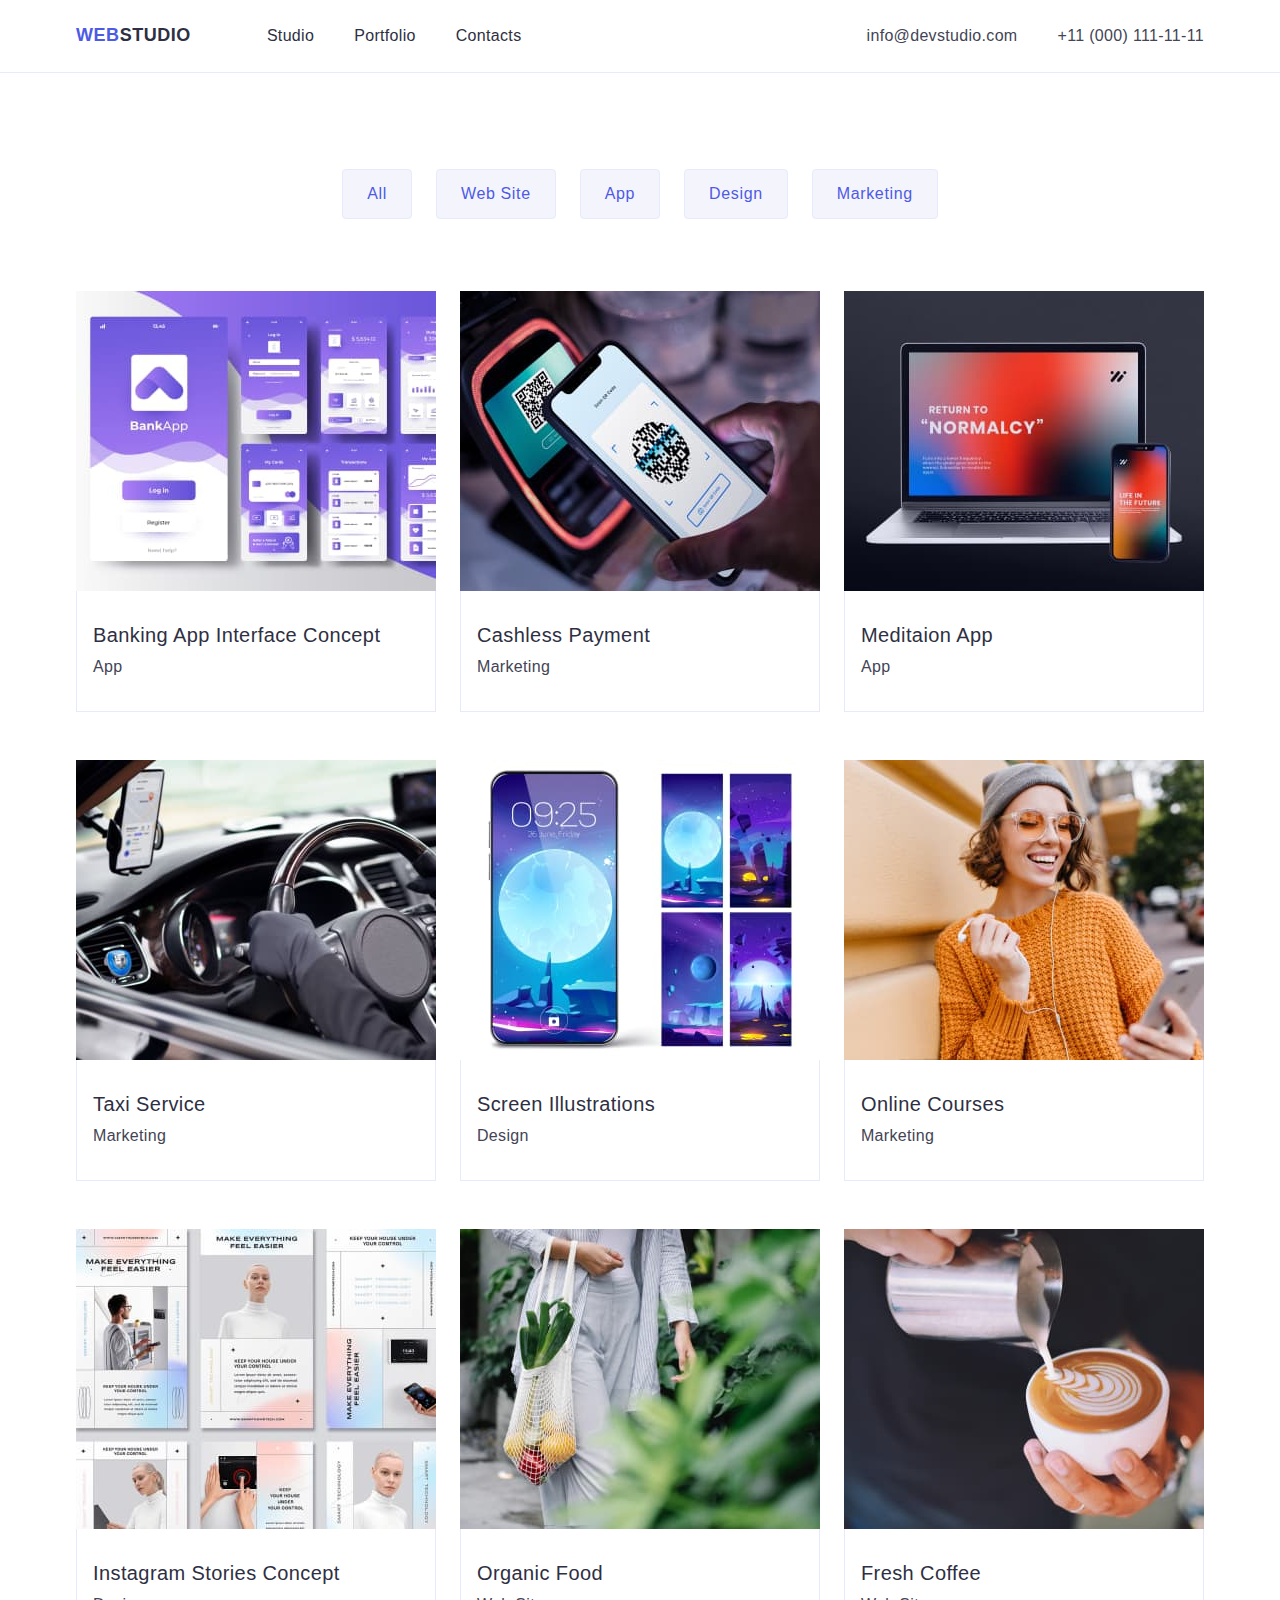
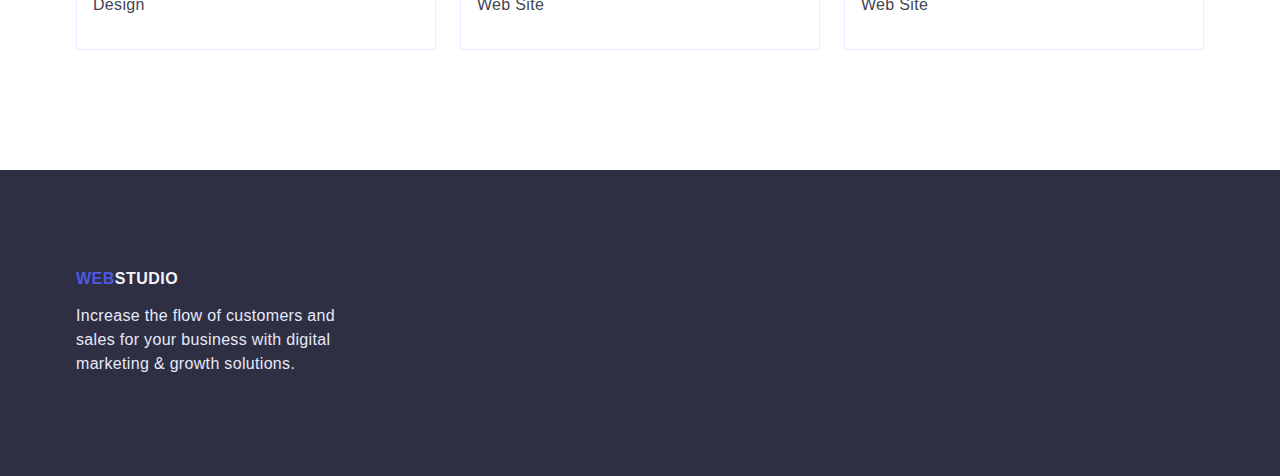
==== portfolio.html @ 08e4a230 "new repositorii" ====
<!DOCTYPE html>
<html lang="en">
  <head>
    <meta charset="UTF-8" />
    <meta http-equiv="X-UA-Compatible" content="IE=edge" />
    <meta name="viewport" content="width=device-width, initial-scale=1.0" />
    <link
      rel="stylesheet"
      href="https://cdn.jsdelivr.net/npm/modern-normalize@1.1.0/modern-normalize.min.css"
    />
    <link rel="stylesheet" href="css/styles.css" />
    <title>Portfolio</title>
  </head>
  <body>
    <header class="header">
      <div class="header-container container">
        <a class="logotip" href=""
          ><span class="web">Web</span><span class="studiolog">Studio</span></a
        >
        <nav class="header-nav">
          <ul class="header-list list">
            <li>
              <a class="navigation-header main" href="index.html">Studio</a>
            </li>
            <li>
              <a class="navigation-header main" href="">Portfolio</a>
            </li>
            <li>
              <a class="navigation-header main" href="">Contacts</a>
            </li>
          </ul>
        </nav>
        <address>
          <ul class="header-list list">
            <li>
              <a class="contact" href="mailto:info@devstudio.com"
                >info@devstudio.com</a
              >
            </li>
            <li>
              <a class="contact" href="tel:+11(000)111-11-11"
                >+11 (000) 111-11-11</a
              >
            </li>
          </ul>
        </address>
      </div>
    </header>
    <main>
      <section class="buttons-portfolio">
        <div class="container">
          <!--Filtres-->
          <ul class="roster list">
            <li>
              <button class="navigation" type="button">All</button>
            </li>
            <li>
              <button class="navigation" type="button">Web Site</button>
            </li>
            <li>
              <button class="navigation" type="button">App</button>
            </li>
            <li>
              <button class="navigation" type="button">Design</button>
            </li>
            <li>
              <button class="navigation" type="button">Marketing</button>
            </li>
          </ul>
          <!--Row-->
          <ul class="card-images list">
            <li class="cards-teams">
              <a class="links" href="">
                <img
                  class="img-portfolio"
                  src="img/row1(1).jpg"
                  alt="page dispaly"
                  width="360"
                  height="300"
                />
                <div class="second-card-content">
                  <h3 class="title-port minor">
                    Banking App Interface Concept
                  </h3>
                  <p class="indent">App</p>
                </div>
              </a>
            </li>
            <li class="cards-teams">
              <a class="links" href="">
                <img
                  class="img-portfolio"
                  src="img/row2(1).jpg"
                  alt="scaner phone"
                  width="360"
                  height="300"
                />
                <div class="second-card-content">
                  <h3 class="title-port minor">Cashless Payment</h3>
                  <p class="indent">Marketing</p>
                </div>
              </a>
            </li>
            <li class="cards-teams">
              <a class="links" href="">
                <img
                  class="img-portfolio"
                  src="img/row3(1).jpg"
                  alt="mackboo and phone"
                  width="360"
                  height="300"
                />
                <div class="second-card-content">
                  <h3 class="title-port minor">Meditaion App</h3>
                  <p class="indent">App</p>
                </div>
              </a>
            </li>
            <!--Row-->

            <li class="cards-teams">
              <a class="links" href="">
                <img
                  class="img-portfolio"
                  src="img/row1(2).jpg"
                  alt="car"
                  width="360"
                  height="300"
                />
                <div class="second-card-content">
                  <h3 class="title-port minor">Taxi Service</h3>
                  <p class="indent">Marketing</p>
                </div>
              </a>
            </li>
            <li class="cards-teams">
              <a class="links" href="">
                <img
                  class="img-portfolio"
                  src="img/row2(2).jpg"
                  alt="display at phone"
                  width="360"
                  height="300"
                />
                <div class="second-card-content">
                  <h3 class="title-port minor">Screen Illustrations</h3>
                  <p class="indent">Design</p>
                </div>
              </a>
            </li>
            <li class="cards-teams">
              <a class="links" href="">
                <img
                  class="img-portfolio"
                  src="img/row3(2).jpg"
                  alt="woman smile"
                  width="360"
                  height="300"
                />
                <div class="second-card-content">
                  <h3 class="title-port minor">Online Courses</h3>
                  <p class="indent">Marketing</p>
                </div>
              </a>
            </li>

            <!--Row-->
            <li class="cards-teams">
              <a class="links" href="">
                <img
                  class="img-portfolio"
                  src="img/row1(3).jpg"
                  alt="instagram stories"
                  width="360"
                  height="300"
                />
                <div class="second-card-content">
                  <h3 class="title-port minor">Instagram Stories Concept</h3>
                  <p class="indent">Design</p>
                </div>
              </a>
            </li>
            <li class="cards-teams">
              <a class="links" href="">
                <img
                  class="img-portfolio"
                  src="img/row2(3).jpg"
                  alt="fruit sack"
                  width="360"
                  height="300"
                />
                <div class="second-card-content">
                  <h3 class="title-port minor">Organic Food</h3>
                  <p class="indent">Web Site</p>
                </div>
              </a>
            </li>
            <li class="cards-teams">
              <a class="links" href="">
                <img
                  class="img-portfolio"
                  src="img/row3(3).jpg"
                  alt="mug with coffee"
                  width="360"
                  height="300"
                />
                <div class="second-card-content">
                  <h3 class="title-port minor">Fresh Coffee</h3>
                  <p class="indent">Web Site</p>
                </div>
              </a>
            </li>
          </ul>
        </div>
      </section>
    </main>
    <footer class="herofooter">
      <div class="container">
        <a class="footerlogo" href=""
          ><span class="logo">Web</span><span class="type">Studio</span></a
        >
        <p class="subfooter">
          Increase the flow of customers and <br />sales for your business with
          digital<br />
          marketing & growth solutions.
        </p>
      </div>
    </footer>
  </body>
</html>
---- css/styles.css ----
:root {
  --color1: #434455;
  --color2: #2e2f42;
  --color3: #4d5ae5;
  --color4: #404bbf;
  --color5: #ffffff;
  --color6: #e7e9fc;
  --color7: #f4f4fd;
  --background-color-hero: #2e2f42;
  --background-color-buttton: #4d5ae5;
  --background-color-buttons: #f4f4fd;
}
body {
  font-family: "Roboto", sans-serif;
  color: var(--color1);
}
h1,
h2,
h3,
p,
ul {
  padding: 0;
  margin: 0;
}
.container {
  width: 1158px;
  padding-left: 15px;
  padding-right: 15px;
  margin-left: auto;
  margin-right: auto;
}
.header {
  border-bottom: 1px solid #e7e9fc;
}
.navigation-header {
  display: flex;
  gap: 40px;
  padding-top: 24px;
  padding-bottom: 24px;
}
.header-container {
  display: flex;
  align-items: center;
}
.header-list {
  display: flex;
  gap: 40px;
}
.header-nav {
  margin-right: auto;
}
.list {
  list-style: none;
}
.logotip {
  color: var(--color3);
  font-family: "Raleway", sans-serif;
  font-weight: 800;
  font-size: 18px;
  line-height: 1.3;
  letter-spacing: 0.03em;
  text-transform: uppercase;
  text-decoration: none;
  margin-right: 76px;
}
span.studiolog {
  color: var(--color2);
}
.main {
  color: var(--color2);
  line-height: 1.5;
  letter-spacing: 0.02em;
  text-decoration: none;
  font-weight: 500;
}
.main:active {
  color: var(--color4);
}
.main:focus {
  color: var(--color4);
}
.main:hover {
  color: var(--color4);
}
.contact {
  text-decoration: none;
  color: var(--color1);
  font-style: normal;
  line-height: 1.5;
  letter-spacing: 0.02em;
}
.contact:hover {
  color: var(--color4);
}
.contact:focus {
  color: var(--color4);
}
.hero {
  background-color: var(--background-color-hero);
  background-image: linear-gradient(
      rgba(46, 47, 66, 0.7),
      rgba(46, 47, 66, 0.7)
    ),
    url(../img/office\ .jpg);
  background-repeat: no-repeat;
  background-position: center;
  background-size: cover;
}
.title {
  font-size: 56px;
  color: var(--color5);
  letter-spacing: 0.02em;
  line-height: 1.07;
  text-align: center;
  margin-bottom: 48px;
}
.section-hero {
  padding-top: 188px;
  padding-bottom: 188px;
}
.button {
  background-color: var(--color3);
  color: var(--color5);
  font-weight: 500;
  line-height: 1.5;
  letter-spacing: 0.04em;
  cursor: pointer;
  font-size: 16px;
  font-family: "Roboto", sans-serif;
  display: block;
  margin: 0 auto;
  padding-top: 16px;
  padding-bottom: 16px;
  padding-left: 32px;
  padding-right: 32px;
  justify-content: center;
  border: none;
}

.button:hover {
  background-color: var(--color4);
  box-shadow: 0px 4px 4px rgba(0, 0, 0, 0.15);
}
.button:focus {
  background-color: var(--color4);
  box-shadow: 0px 4px 4px rgba(0, 0, 0, 0.15);
}
.advantages {
  padding-top: 120px;
  padding-bottom: 120px;
  display: flex;
  margin: 0;
  padding: 0;
  gap: 24px;
}
.section-text {
  padding-top: 240px;
  padding-bottom: 120px;
}
.iteam {
  flex-basis: calc(100% / 4);
}
.picture {
  display: flex;
  flex-direction: row;
  gap: 24px;
}
.our-action {
  padding-bottom: 120px;
}
.title-action {
  margin-bottom: 72px;
}
.our-team {
  padding-top: 72px;
  padding-bottom: 120px;
  background-color: #f4f4fd;
}
.second-picture {
  margin-top: 72px;

  display: flex;
  flex-direction: row;
  gap: 24px;
  max-width: 100%;
}
.teams {
  padding: top 16px;
  margin-bottom: 8px;
  text-align: center;
}
.teams-indent {
  text-align: center;
}
.card-content {
  padding-top: 32px;
  padding-bottom: 32px;
  background-color: #ffffff;
  border-radius: 0px 0px 4px 4px;
  box-shadow: 0px 1px 6px rgba(46, 47, 66, 0.08),
    0px 1px 1px rgba(46, 47, 66, 0.16), 0px 2px 1px rgba(46, 47, 66, 0.08);
}
.subtitle {
  color: var(--color2);
  font-size: 36px;
  line-height: 1.1;
  letter-spacing: 0.02em;
  text-align: center;
}
.minor {
  color: var(--color2);
  font-weight: 500;
  line-height: 1.2;
  letter-spacing: 0.02em;
  font-size: 20px;
  margin-bottom: 8px;
}
.indent {
  line-height: 1.5;
  letter-spacing: 0.02em;
}
.herofooter {
  background-color: var(--color2);
  margin: 0;
  padding-top: 100px;
  padding-bottom: 100px;
}
.subfooter {
  color: var(--color6);
  line-height: 1.5;
  letter-spacing: 0.02em;
  margin-top: 16px;
}

.footerlogo {
  font-family: "Raleway", sans-serif;
  font-weight: 800;
  line-height: 1.1;
  letter-spacing: 0.03em;
  text-transform: uppercase;
  text-decoration: none;
}
span.logo {
  color: var(--color3);
}
span.type {
  color: var(--color7);
}
.navigation {
  font-weight: 500;
  line-height: 1.5;
  letter-spacing: 0.04em;
  background-color: var(--background-color-buttons);
  color: var(--color3);
  border: 1px solid var(--color6);
  border-radius: 4px;
  cursor: pointer;
  padding-top: 12px;
  padding-bottom: 12px;
  padding-left: 24px;
  padding-right: 24px;
}
.navigation:hover {
  background-color: var(--color4);
  color: var(--color5);
}
.navigation:focus {
  background-color: var(--color4);
  color: var(--color5);
}
.links {
  text-decoration: none;
  letter-spacing: 0.02em;
  color: var(--color1);
  line-height: 1.5;
}
.roster {
  display: flex;
  flex-direction: row;
  gap: 24px;
  justify-content: center;
  margin-bottom: 72px;
}
.buttons-portfolio {
  padding-top: 96px;
  padding-bottom: 120px;
}
.card-images {
  display: flex;
  gap: 48px 24px;
  flex-wrap: wrap;
  flex-basis: calc(100% / 3);
}
.second-card-content {
  padding-top: 32px;
  padding-bottom: 32px;
  padding-left: 16px;
  background-color: #ffffff;
  border: 1px solid #e7e9fc;
  border-top: none;
}
.title-port {
  margin-bottom: 8px;
}
.img-portfolio {
  display: block;
  max-width: 100%;
  height: auto;
}
.cards-teams {
  flex-basis: calc((100% - 2 * 24px) / 3);
}
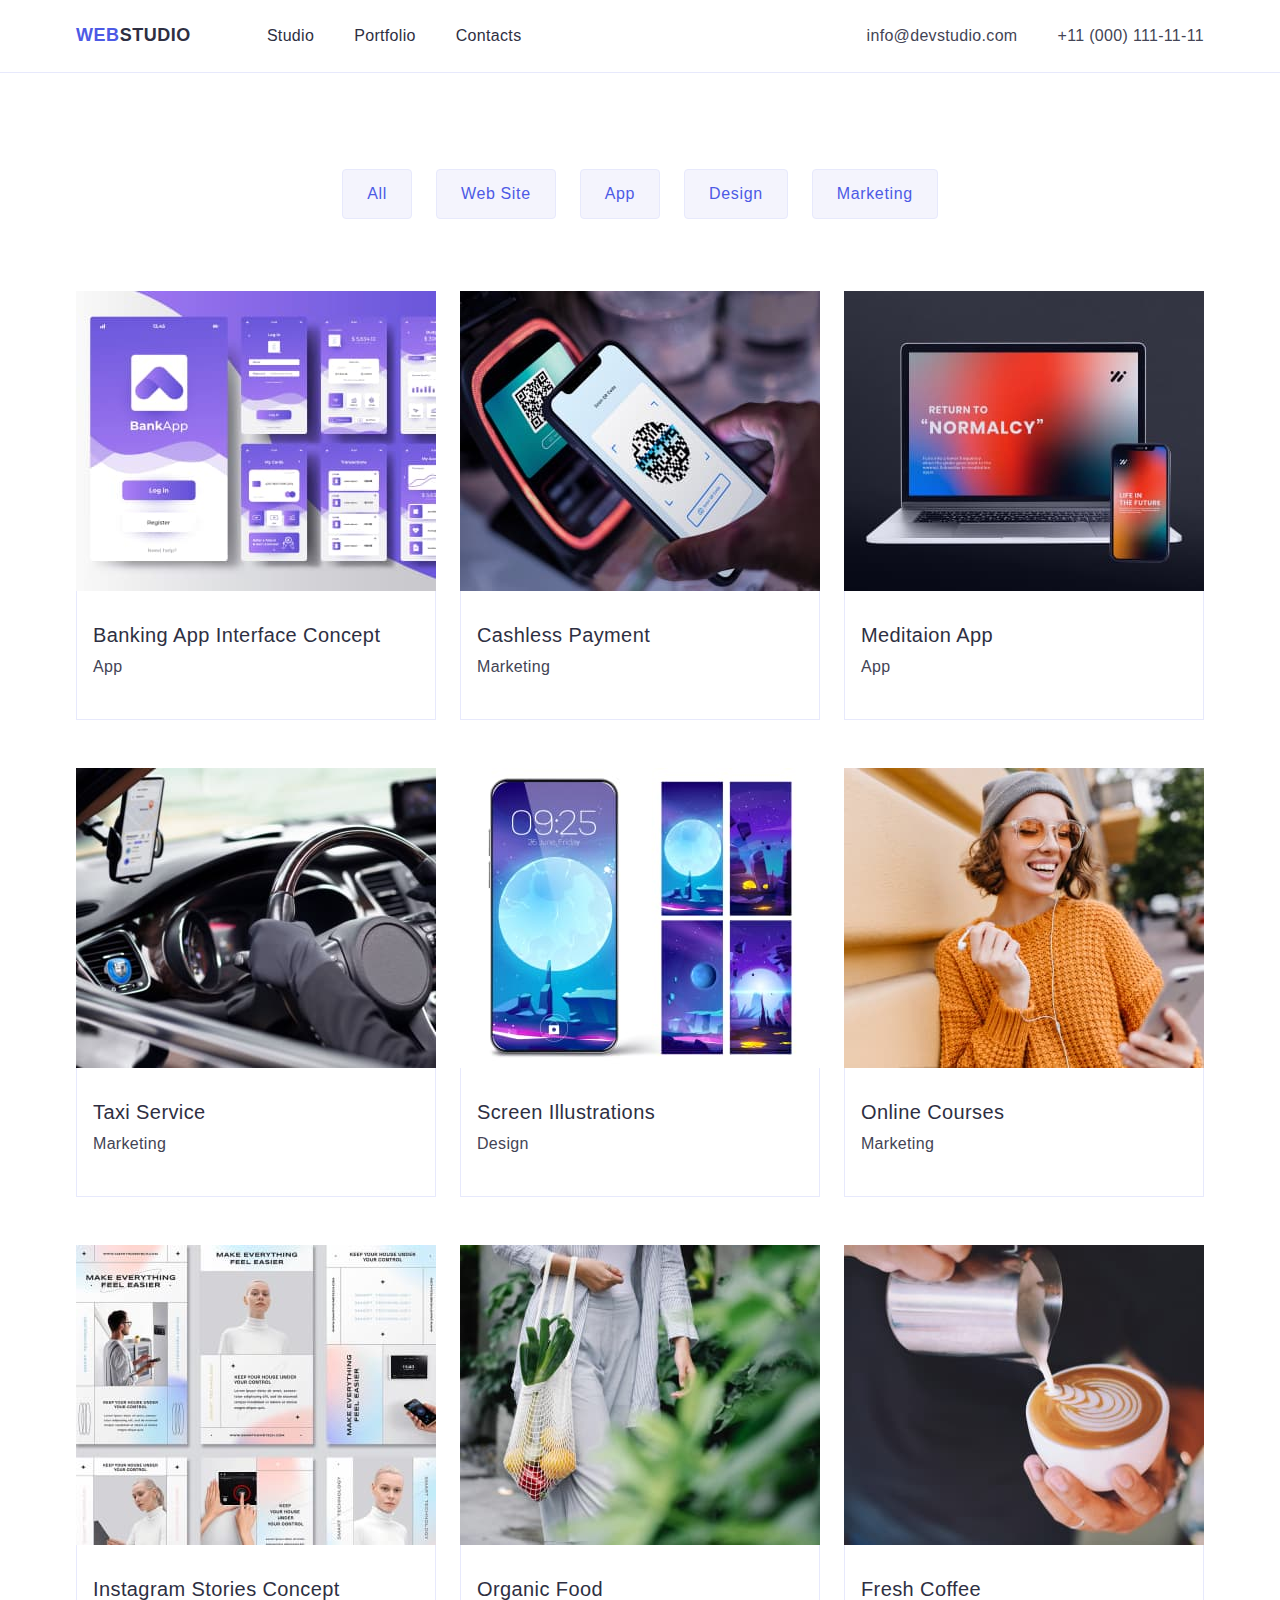
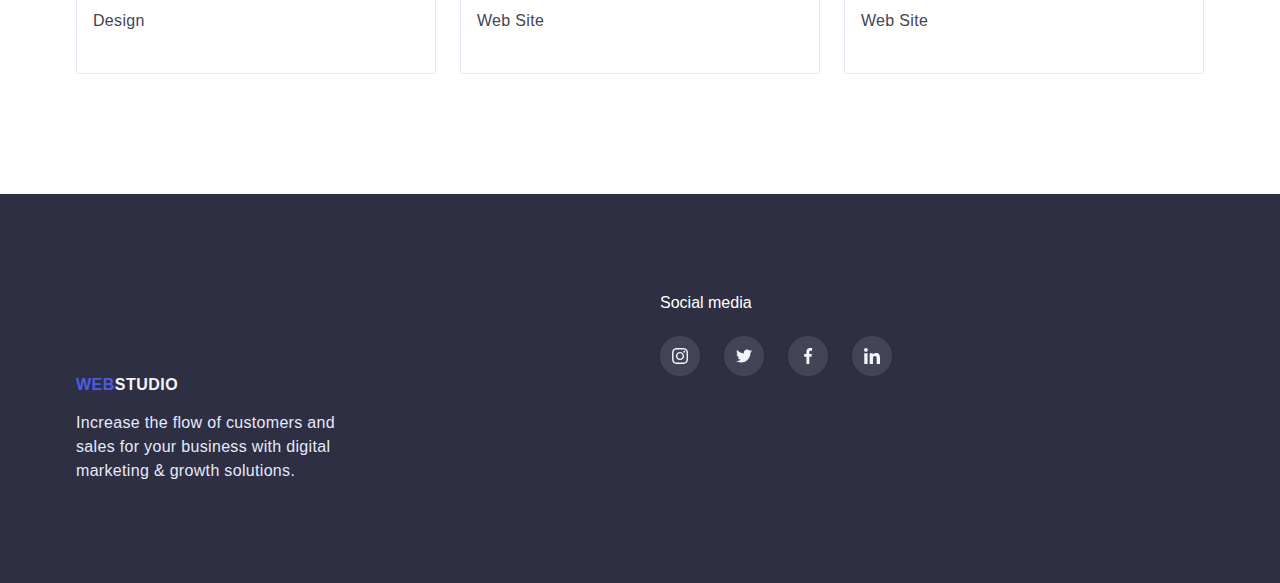
==== commit 4822127b: "updatenow" ====
--- a/portfolio.html
+++ b/portfolio.html
@@ -215,6 +215,39 @@
       </section>
     </main>
     <footer class="herofooter">
+      <div class="hero-spant">
+        <h3 class="footer-tittle">Social media</h3>
+        <ul class="list-footer">
+          <li class="list-foot">
+            <a class="link-footer" href="" aria-label="Instagram link">
+              <svg class="foot-links" width="16" height="16">
+                <use href="./img/icons.svg#icon-instagram"></use>
+              </svg>
+            </a>
+          </li>
+          <li class="list-foot">
+            <a class="link-footer" href="" aria-label="Twitter link">
+              <svg class="foot-links" width="16" height="16">
+                <use href="./img/icons.svg#icon-twitter"></use>
+              </svg>
+            </a>
+          </li>
+          <li class="list-foot">
+            <a class="link-footer" href="" aria-label="Facebook link">
+              <svg class="team-links" width="16" height="16">
+                <use href="./img/icons.svg#icon-facebook"></use>
+              </svg>
+            </a>
+          </li>
+          <li class="list-foot">
+            <a class="link-footer" href="" aria-label="Linkedin link">
+              <svg class="team-links" width="16" height="16">
+                <use href="./img/icons.svg#icon-linkedin"></use>
+              </svg>
+            </a>
+          </li>
+        </ul>
+      </div>
       <div class="container">
         <a class="footerlogo" href=""
           ><span class="logo">Web</span><span class="type">Studio</span></a
--- a/css/styles.css
+++ b/css/styles.css
@@ -154,7 +154,7 @@
   gap: 24px;
 }
 .section-text {
-  padding-top: 240px;
+  padding-top: 120px;
   padding-bottom: 120px;
 }
 .iteam {
@@ -178,7 +178,6 @@
 }
 .second-picture {
   margin-top: 72px;
-
   display: flex;
   flex-direction: row;
   gap: 24px;
@@ -218,6 +217,7 @@
 .indent {
   line-height: 1.5;
   letter-spacing: 0.02em;
+  margin-bottom: 8px;
 }
 .herofooter {
   background-color: var(--color2);
@@ -310,3 +310,102 @@
 .cards-teams {
   flex-basis: calc((100% - 2 * 24px) / 3);
 }
+.advantages-icon {
+  background-color: #f4f4fd;
+  width: 264px;
+  height: 122px;
+  padding-top: 24px;
+  padding-bottom: 24px;
+  padding-left: 102.14px;
+  padding-right: 102.14px;
+}
+.list-icons {
+  display: flex;
+  gap: 24px;
+  justify-content: center;
+}
+.icons {
+  width: 40px;
+  height: 40px;
+}
+.icon-links {
+  display: flex;
+  align-items: center;
+  justify-content: center;
+  width: 100%;
+  height: 100%;
+  border-radius: 50%;
+  background-color: #4d5ae5;
+  fill: #f4f4fd;
+}
+.icon-links:hover {
+  background-color: #404bbf;
+}
+.client {
+  margin-top: 130px;
+}
+.client-icon {
+  padding-top: 72px;
+  display: flex;
+  gap: 24px;
+  justify-content: center;
+  margin-left: 156px;
+  margin-right: 156px;
+}
+.list-client {
+  width: 170px;
+  height: 90px;
+  border: 1px solid #8e8f99;
+  border-radius: 4px;
+  margin-bottom: 120px;
+  width: 170px;
+  height: 90px;
+}
+.link-client {
+  fill: #8e8f99;
+  position: absolute;
+  padding-top: 16px;
+  padding-left: 64px;
+  padding-bottom: 16px;
+  padding-right: 32px;
+}
+
+.list-client:hover {
+  border-color: #404bbf;
+}
+.clients-links:hover {
+  background-color: #404bbf;
+}
+.hero-spant {
+  margin-left: 540px;
+  padding-left: 120px;
+}
+.list-footer {
+  padding-top: 24px;
+  display: flex;
+  gap: 24px;
+  list-style: none;
+}
+.list-foot {
+  width: 40px;
+  height: 40px;
+}
+.link-footer {
+  display: flex;
+  align-items: center;
+  justify-content: center;
+  width: 100%;
+  height: 100%;
+  border-radius: 50%;
+  background-color: #ffffff1a;
+  fill: #f4f4fd;
+}
+.link-footer:hover {
+  background-color: #31d0aa;
+}
+.footer-tittle {
+  font-size: 16px;
+  color: #ffffff;
+  font-family: "Roboto", sans-serif;
+  font-weight: 500;
+}
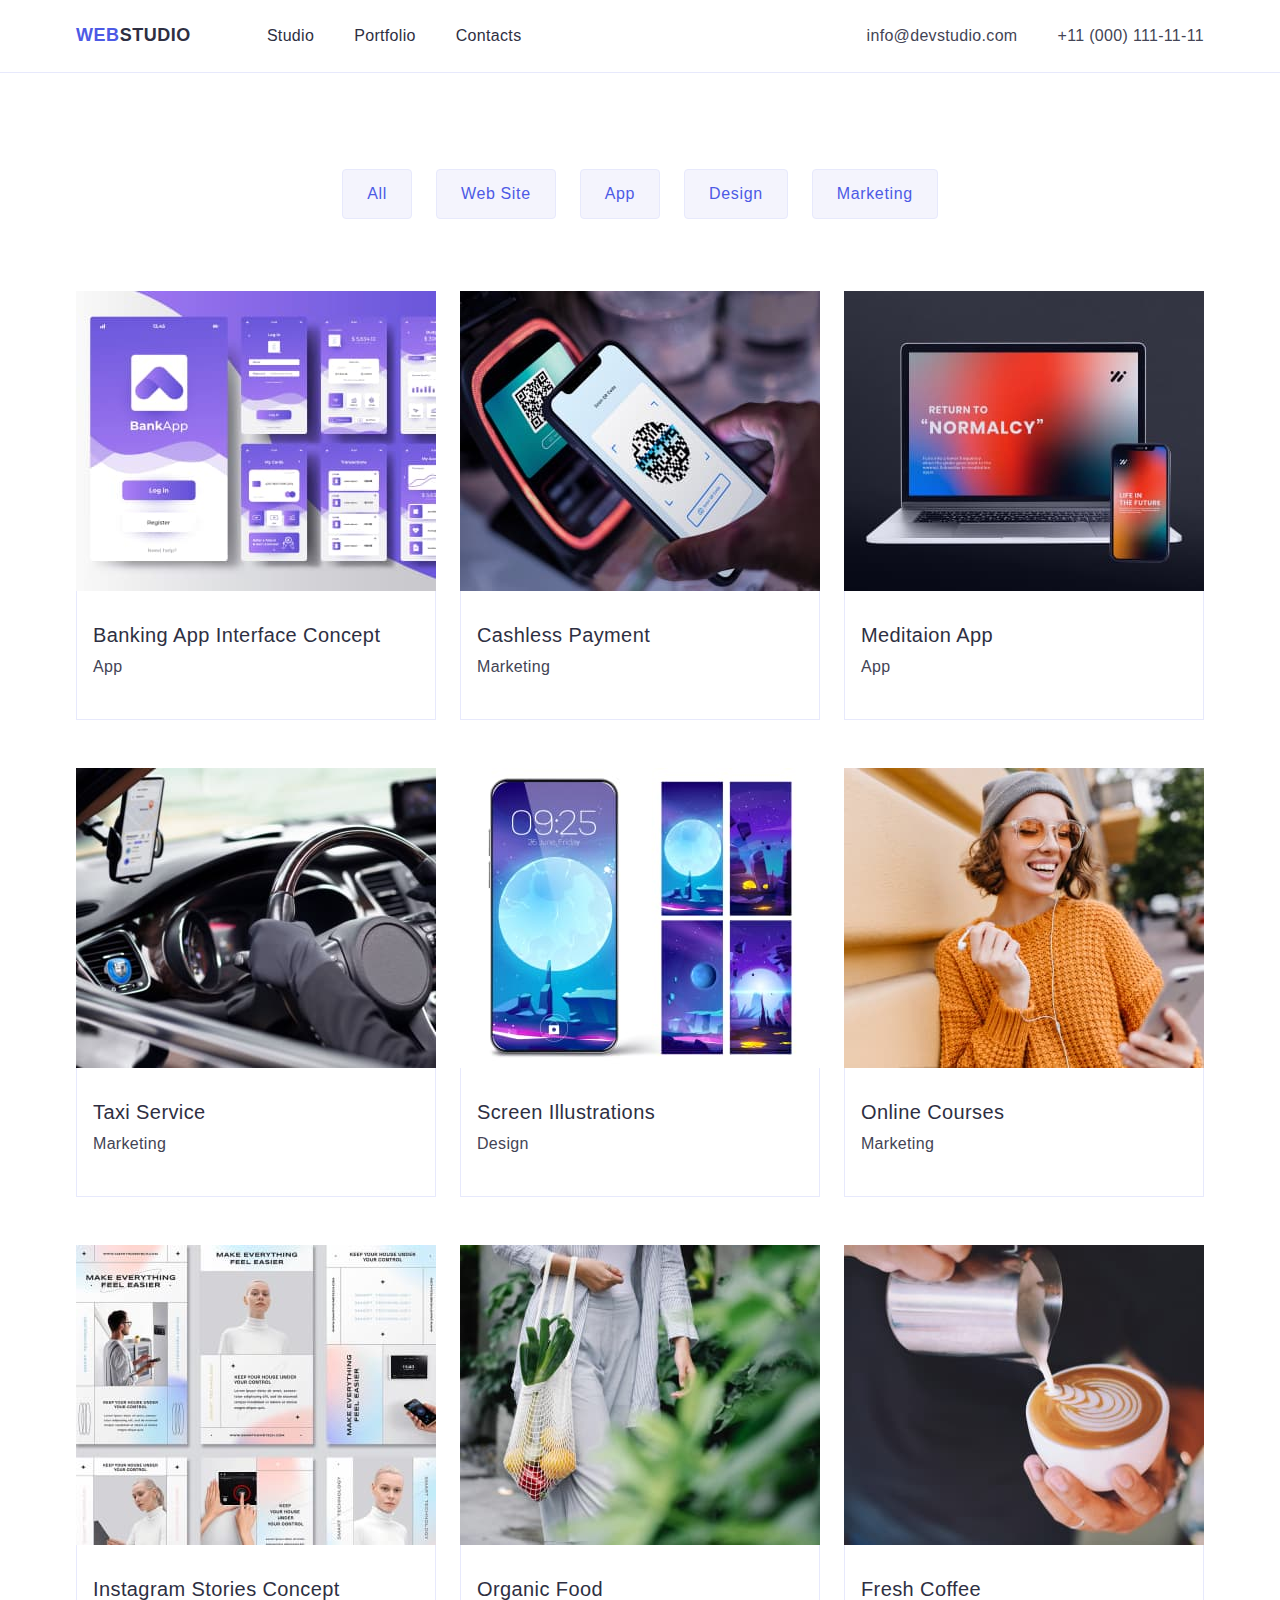
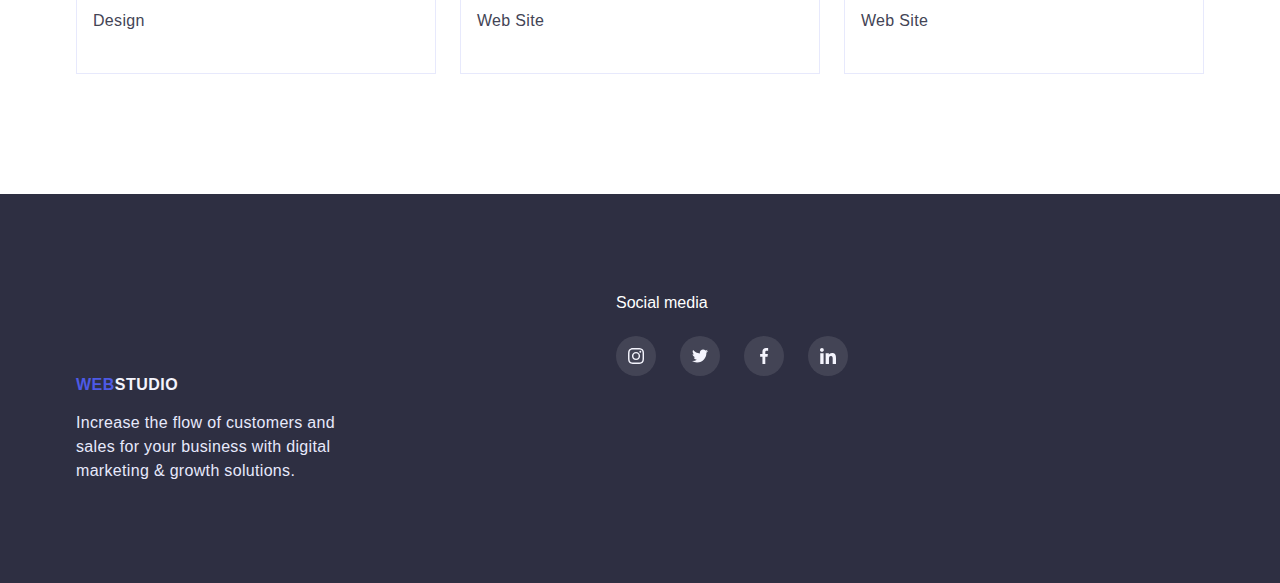
==== commit 1cab9cea: "туц гзвфеу" ====
--- a/portfolio.html
+++ b/portfolio.html
@@ -215,40 +215,40 @@
       </section>
     </main>
     <footer class="herofooter">
-      <div class="hero-spant">
-        <h3 class="footer-tittle">Social media</h3>
-        <ul class="list-footer">
-          <li class="list-foot">
-            <a class="link-footer" href="" aria-label="Instagram link">
-              <svg class="foot-links" width="16" height="16">
-                <use href="./img/icons.svg#icon-instagram"></use>
-              </svg>
-            </a>
-          </li>
-          <li class="list-foot">
-            <a class="link-footer" href="" aria-label="Twitter link">
-              <svg class="foot-links" width="16" height="16">
-                <use href="./img/icons.svg#icon-twitter"></use>
-              </svg>
-            </a>
-          </li>
-          <li class="list-foot">
-            <a class="link-footer" href="" aria-label="Facebook link">
-              <svg class="team-links" width="16" height="16">
-                <use href="./img/icons.svg#icon-facebook"></use>
-              </svg>
-            </a>
-          </li>
-          <li class="list-foot">
-            <a class="link-footer" href="" aria-label="Linkedin link">
-              <svg class="team-links" width="16" height="16">
-                <use href="./img/icons.svg#icon-linkedin"></use>
-              </svg>
-            </a>
-          </li>
-        </ul>
-      </div>
       <div class="container">
+        <div class="hero-spant">
+          <h3 class="footer-tittle">Social media</h3>
+          <ul class="list-footer">
+            <li class="list-foot">
+              <a class="link-footer" href="" aria-label="Instagram link">
+                <svg class="foot-links" width="16" height="16">
+                  <use href="./img/icons.svg#icon-instagram"></use>
+                </svg>
+              </a>
+            </li>
+            <li class="list-foot">
+              <a class="link-footer" href="" aria-label="Twitter link">
+                <svg class="foot-links" width="16" height="16">
+                  <use href="./img/icons.svg#icon-twitter"></use>
+                </svg>
+              </a>
+            </li>
+            <li class="list-foot">
+              <a class="link-footer" href="" aria-label="Facebook link">
+                <svg class="team-links" width="16" height="16">
+                  <use href="./img/icons.svg#icon-facebook"></use>
+                </svg>
+              </a>
+            </li>
+            <li class="list-foot">
+              <a class="link-footer" href="" aria-label="Linkedin link">
+                <svg class="team-links" width="16" height="16">
+                  <use href="./img/icons.svg#icon-linkedin"></use>
+                </svg>
+              </a>
+            </li>
+          </ul>
+        </div>
         <a class="footerlogo" href=""
           ><span class="logo">Web</span><span class="type">Studio</span></a
         >
--- a/css/styles.css
+++ b/css/styles.css
@@ -105,6 +105,9 @@
   background-repeat: no-repeat;
   background-position: center;
   background-size: cover;
+  width: 1440px;
+  margin-left: auto;
+  margin-right: auto;
 }
 .title {
   font-size: 56px;
@@ -312,13 +315,13 @@
 }
 .advantages-icon {
   background-color: #f4f4fd;
-  width: 264px;
-  height: 122px;
-  padding-top: 24px;
-  padding-bottom: 24px;
-  padding-left: 102.14px;
-  padding-right: 102.14px;
-}
+  display: flex;
+  align-items: center;
+  justify-content: center;
+  border-radius: 4px;
+  height: 112px;
+}
+
 .list-icons {
   display: flex;
   gap: 24px;
@@ -341,47 +344,49 @@
 .icon-links:hover {
   background-color: #404bbf;
 }
+.icon-links:focus {
+  background-color: #404bbf;
+}
 .client {
-  margin-top: 130px;
+  padding-top: 130px;
+  padding-bottom: 120px;
 }
 .client-icon {
   padding-top: 72px;
   display: flex;
   gap: 24px;
   justify-content: center;
-  margin-left: 156px;
-  margin-right: 156px;
 }
 .list-client {
-  width: 170px;
-  height: 90px;
+  width: 168px;
+  height: 88px;
   border: 1px solid #8e8f99;
   border-radius: 4px;
-  margin-bottom: 120px;
-  width: 170px;
-  height: 90px;
+  display: flex;
+  justify-content: center;
+  align-items: center;
 }
 .link-client {
   fill: #8e8f99;
-  position: absolute;
-  padding-top: 16px;
-  padding-left: 64px;
-  padding-bottom: 16px;
-  padding-right: 32px;
 }
 
 .list-client:hover {
   border-color: #404bbf;
 }
+.list-client:focus {
+  border-color: #404bbf;
+}
 .clients-links:hover {
-  background-color: #404bbf;
+  fill: #404bbf;
+}
+.clients-links:focus {
+  fill: #404bbf;
 }
 .hero-spant {
-  margin-left: 540px;
-  padding-left: 120px;
+  padding-left: 540px;
 }
 .list-footer {
-  padding-top: 24px;
+  margin-top: 24px;
   display: flex;
   gap: 24px;
   list-style: none;
@@ -403,6 +408,10 @@
 .link-footer:hover {
   background-color: #31d0aa;
 }
+.link-footer:focus {
+  background-color: #31d0aa;
+}
+
 .footer-tittle {
   font-size: 16px;
   color: #ffffff;
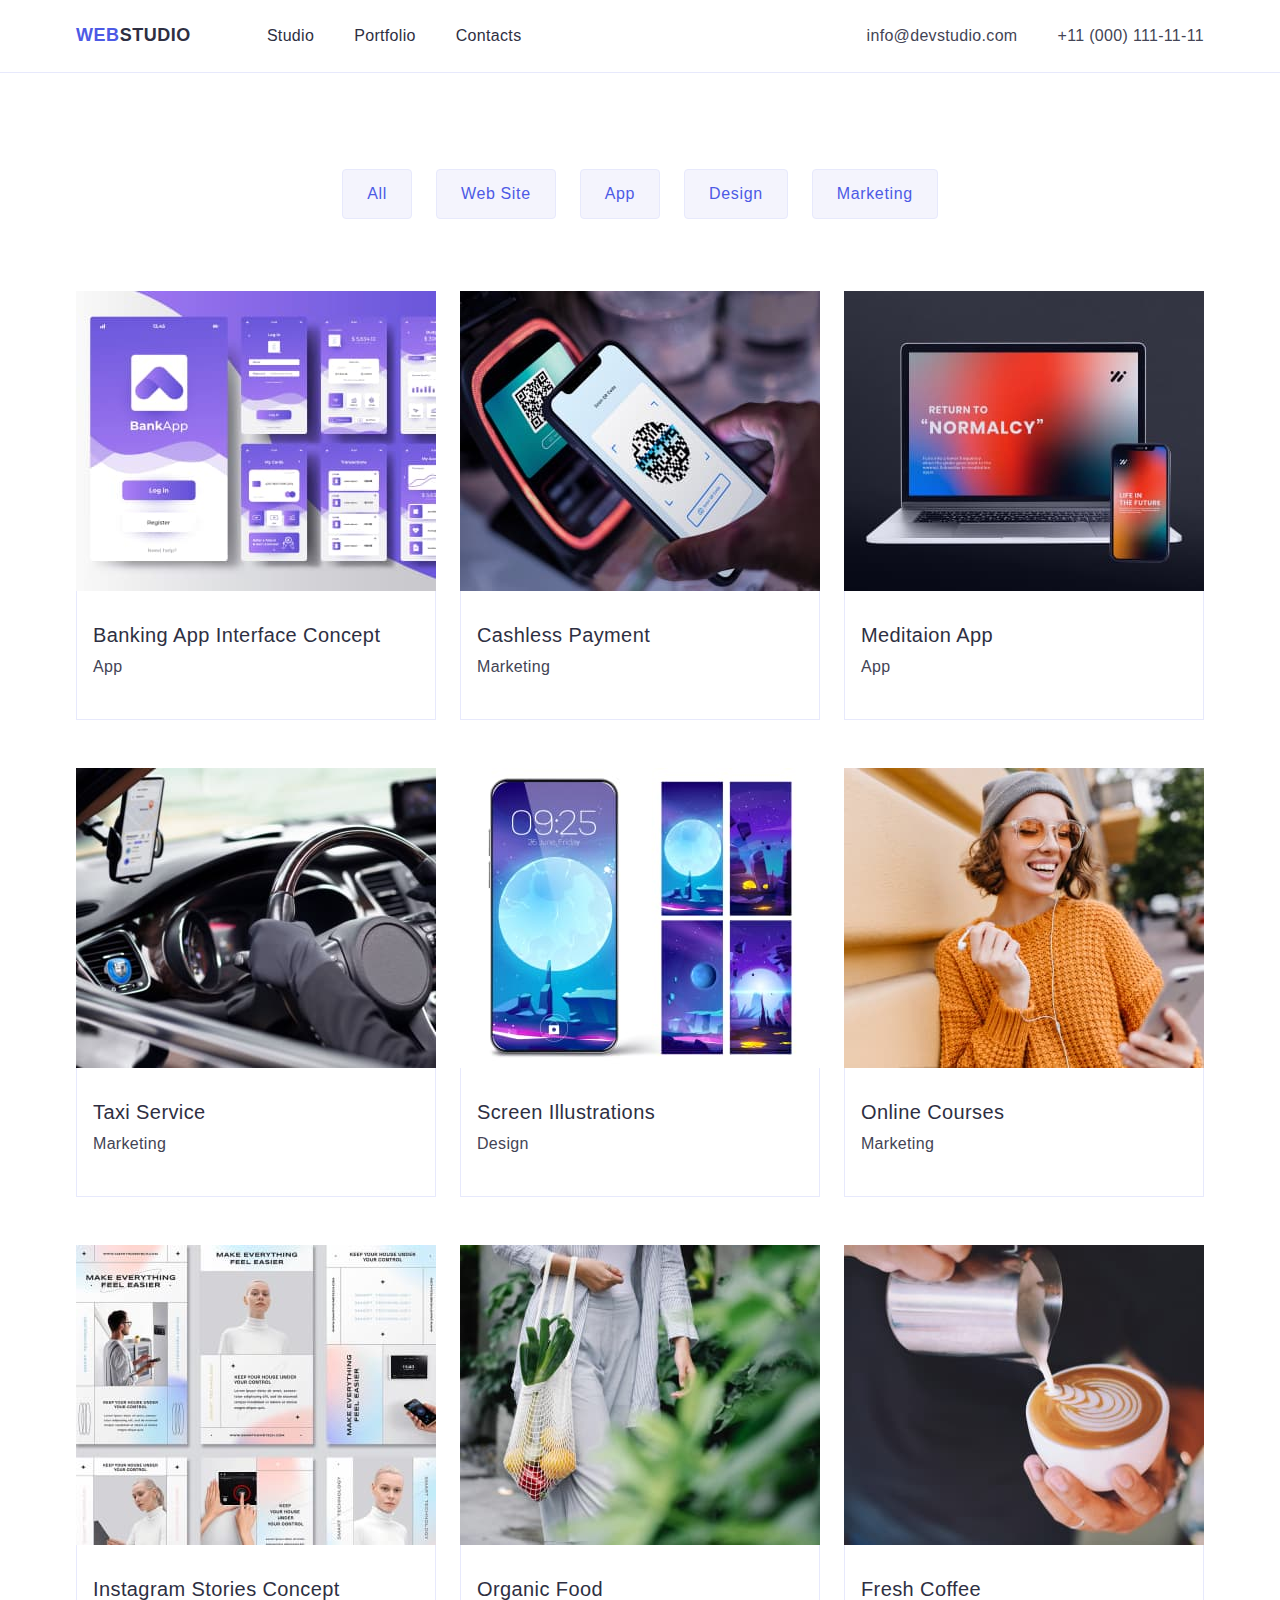
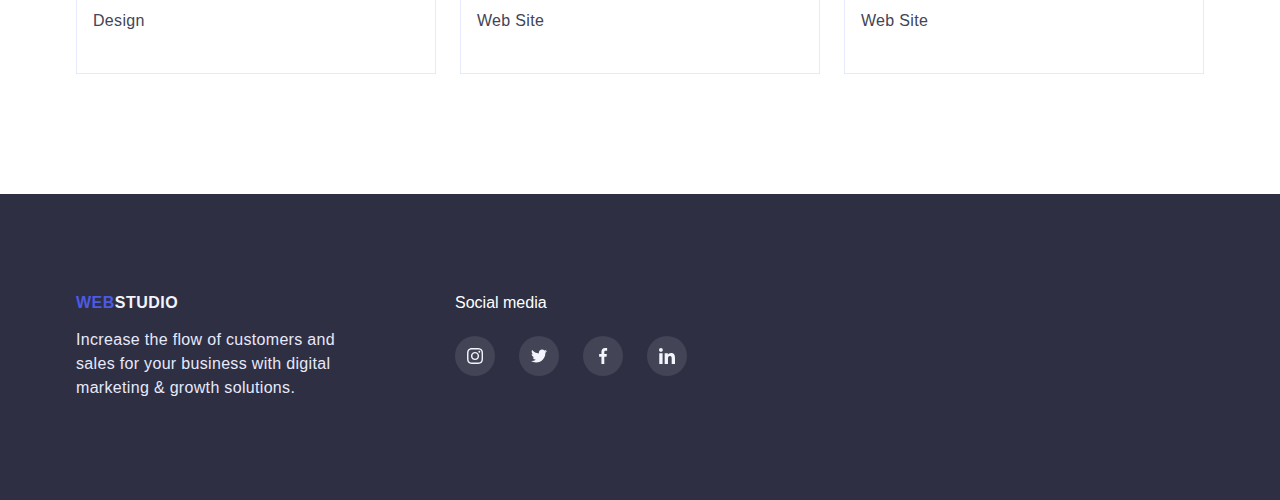
==== commit 447b74aa: "new some update" ====
--- a/portfolio.html
+++ b/portfolio.html
@@ -215,7 +215,17 @@
       </section>
     </main>
     <footer class="herofooter">
-      <div class="container">
+      <div class="first-div container">
+        <div class="footer-container">
+          <a class="footerlogo" href=""
+            ><span class="logo">Web</span><span class="type">Studio</span></a
+          >
+          <p class="subfooter">
+            Increase the flow of customers and <br />sales for your business
+            with digital<br />
+            marketing & growth solutions.
+          </p>
+        </div>
         <div class="hero-spant">
           <h3 class="footer-tittle">Social media</h3>
           <ul class="list-footer">
@@ -249,14 +259,6 @@
             </li>
           </ul>
         </div>
-        <a class="footerlogo" href=""
-          ><span class="logo">Web</span><span class="type">Studio</span></a
-        >
-        <p class="subfooter">
-          Increase the flow of customers and <br />sales for your business with
-          digital<br />
-          marketing & growth solutions.
-        </p>
       </div>
     </footer>
   </body>
--- a/css/styles.css
+++ b/css/styles.css
@@ -383,8 +383,9 @@
   fill: #404bbf;
 }
 .hero-spant {
-  padding-left: 540px;
-}
+  padding-left: 120px;
+}
+
 .list-footer {
   margin-top: 24px;
   display: flex;
@@ -418,3 +419,6 @@
   font-family: "Roboto", sans-serif;
   font-weight: 500;
 }
+.first-div {
+  display: flex;
+}
